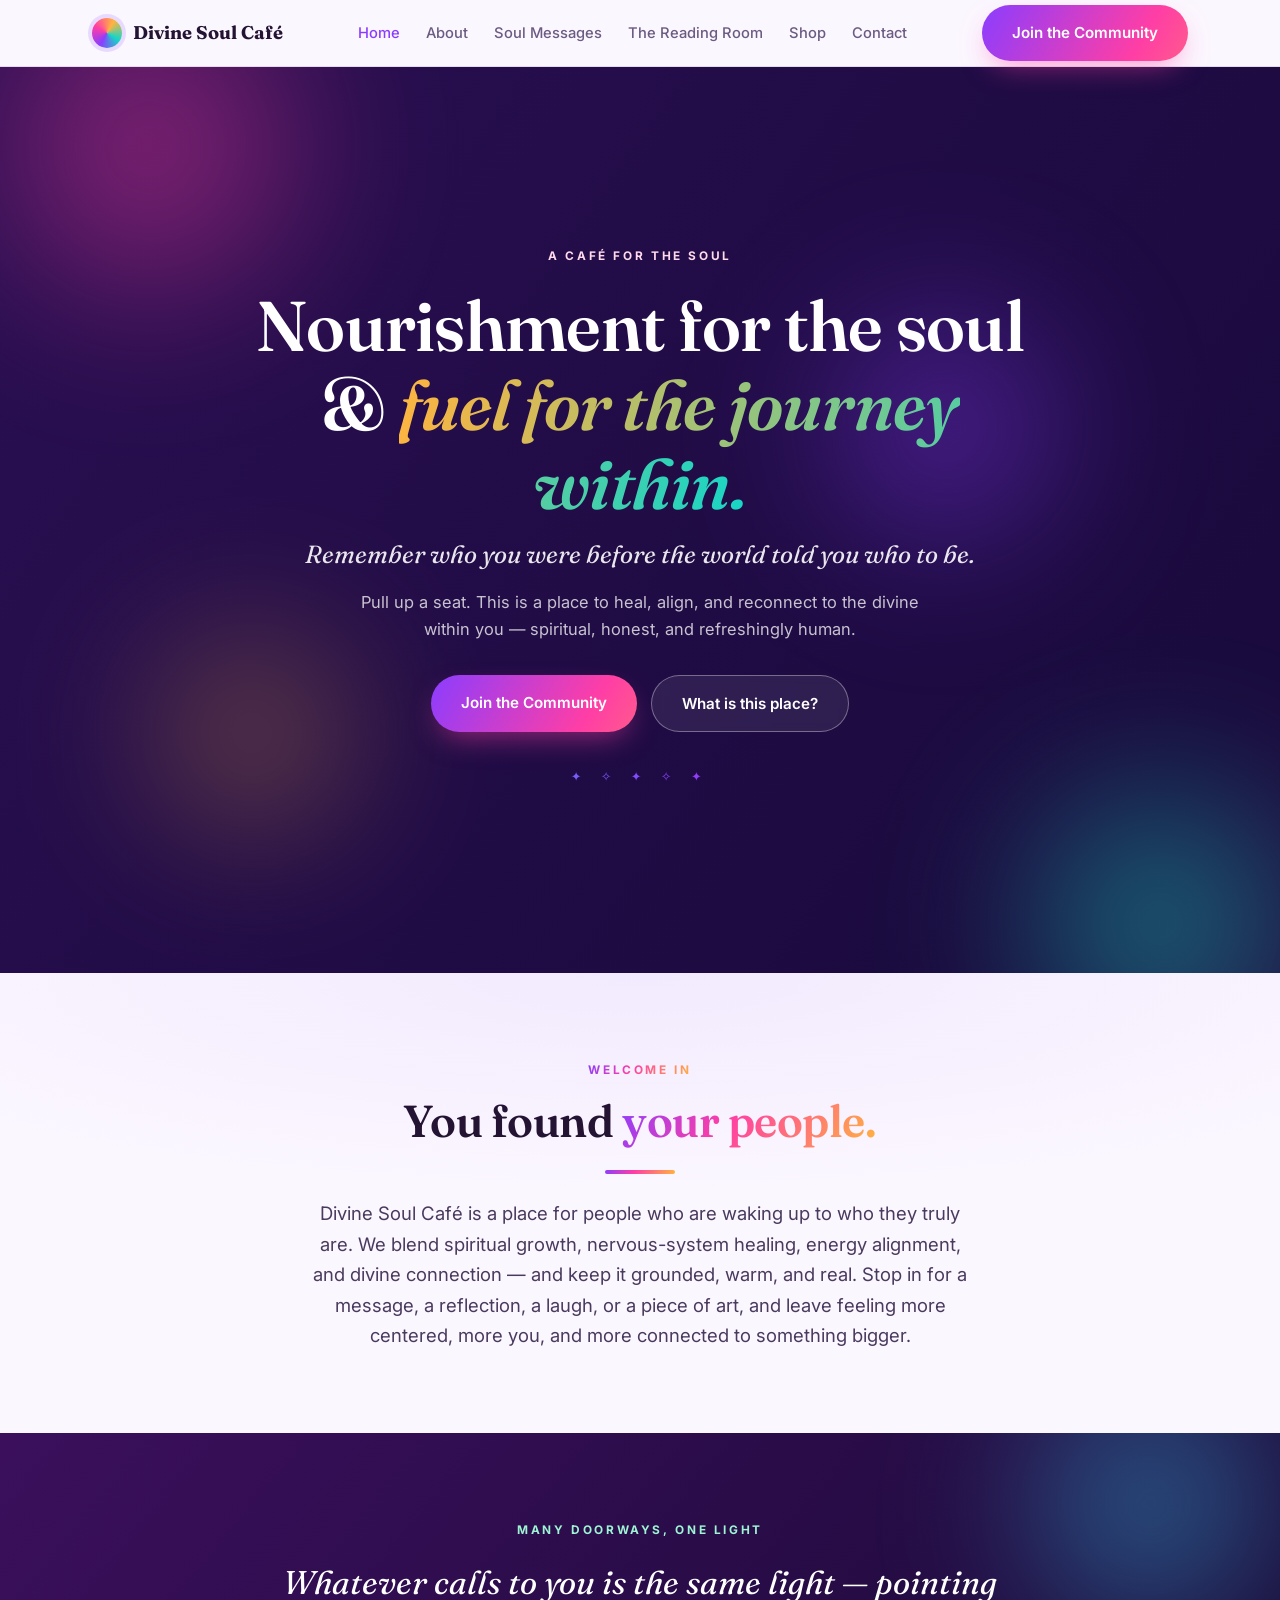
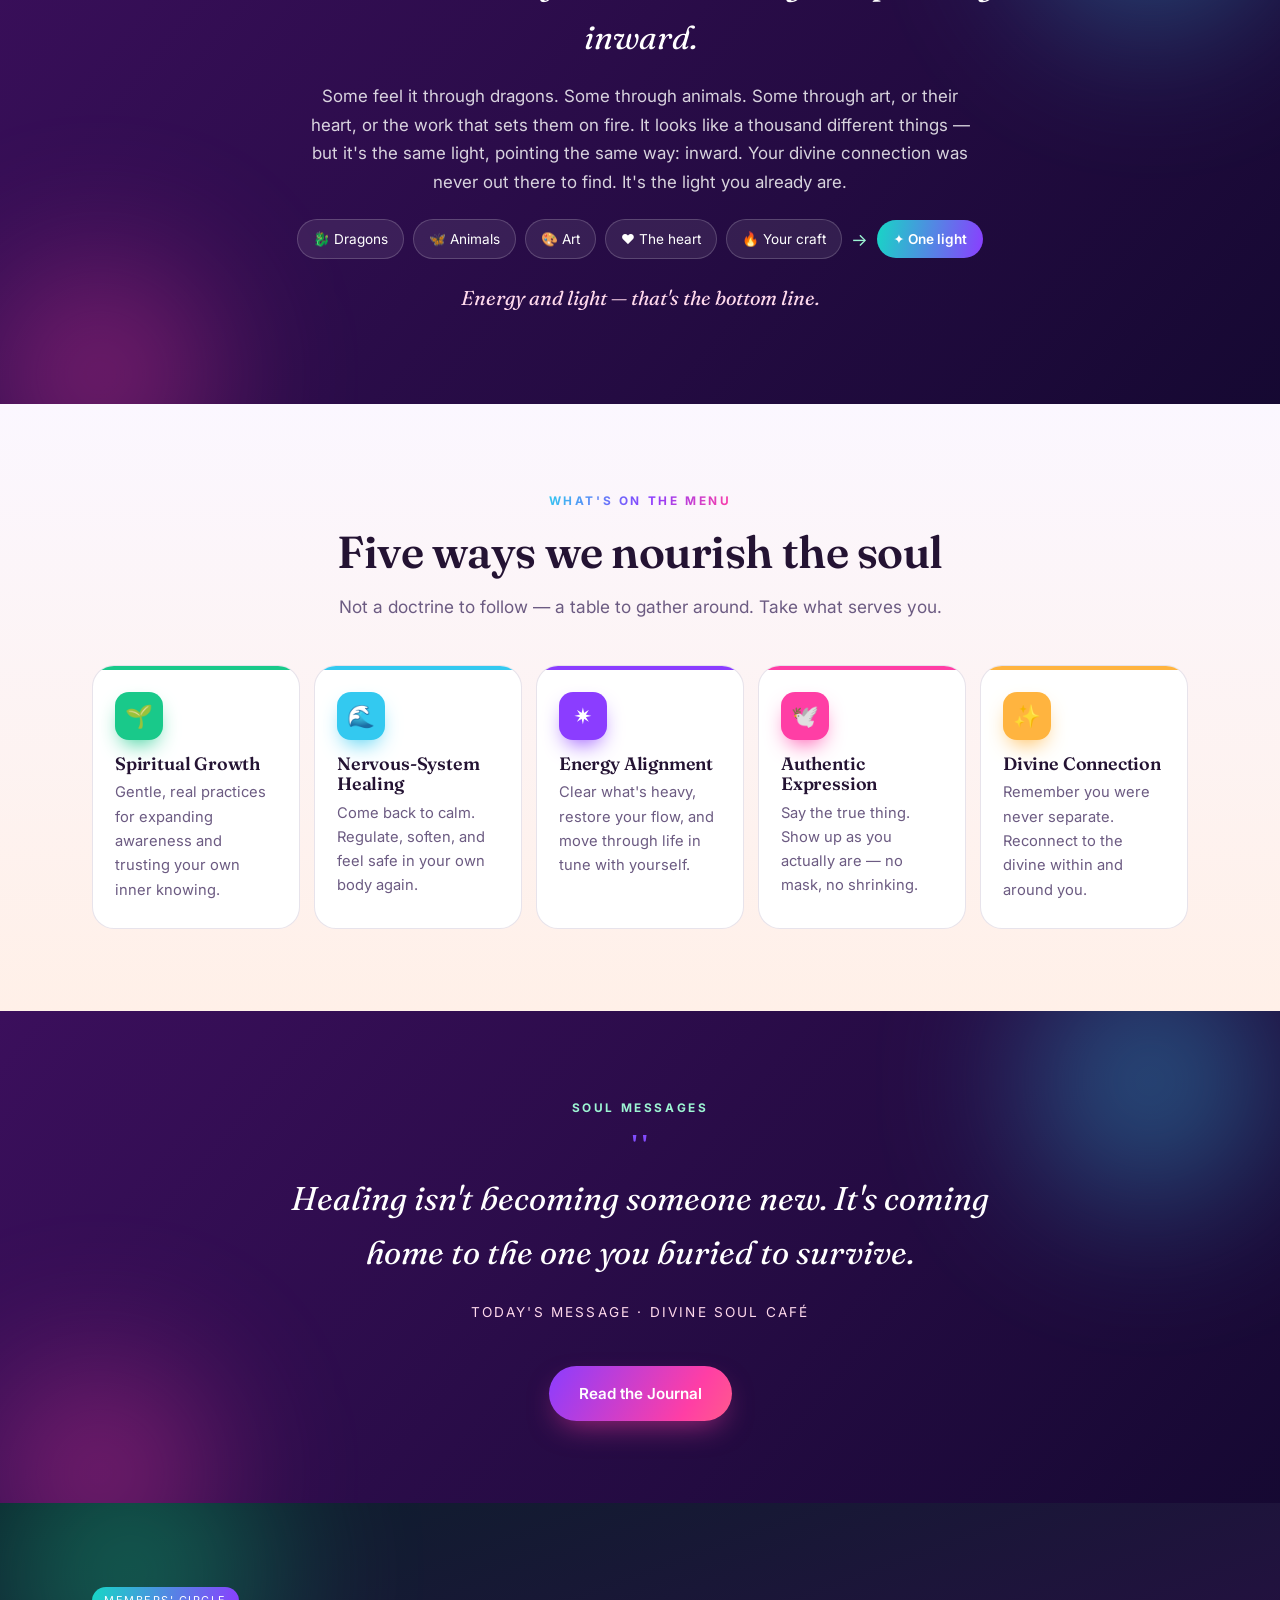
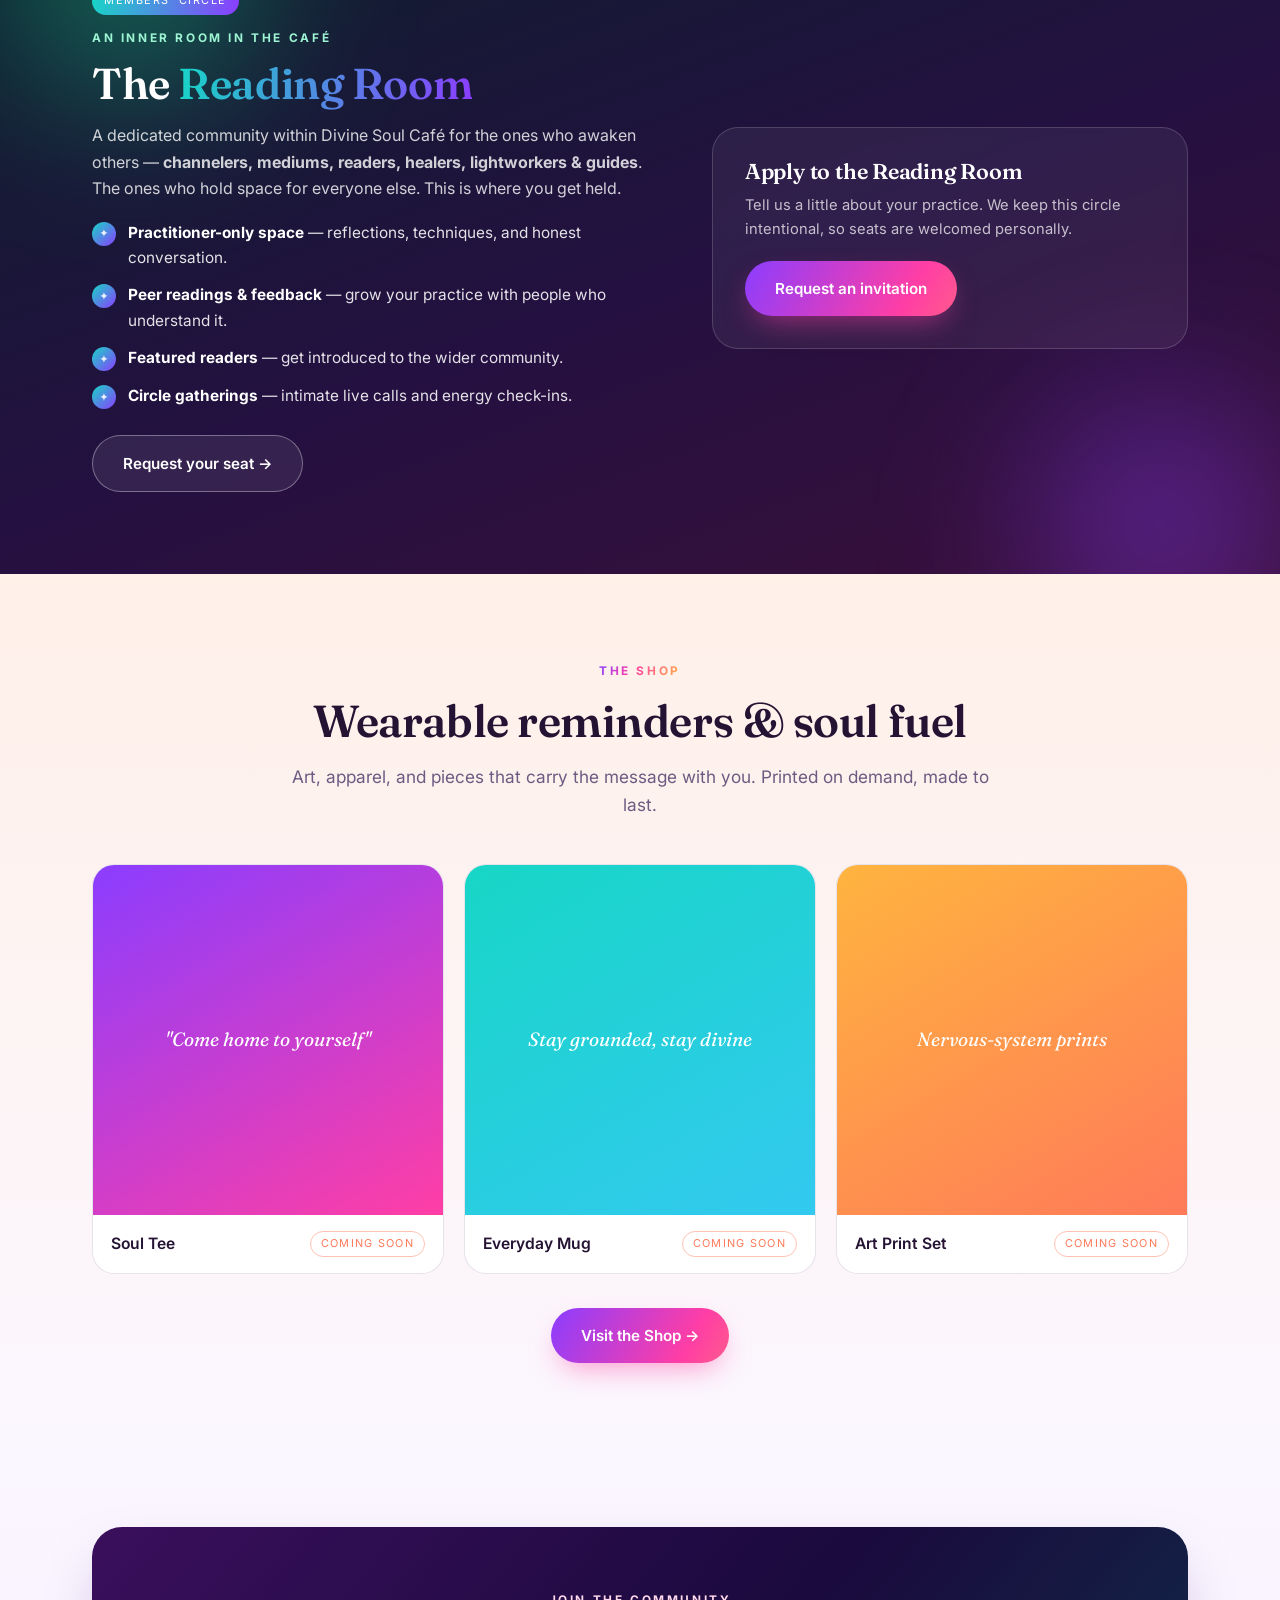
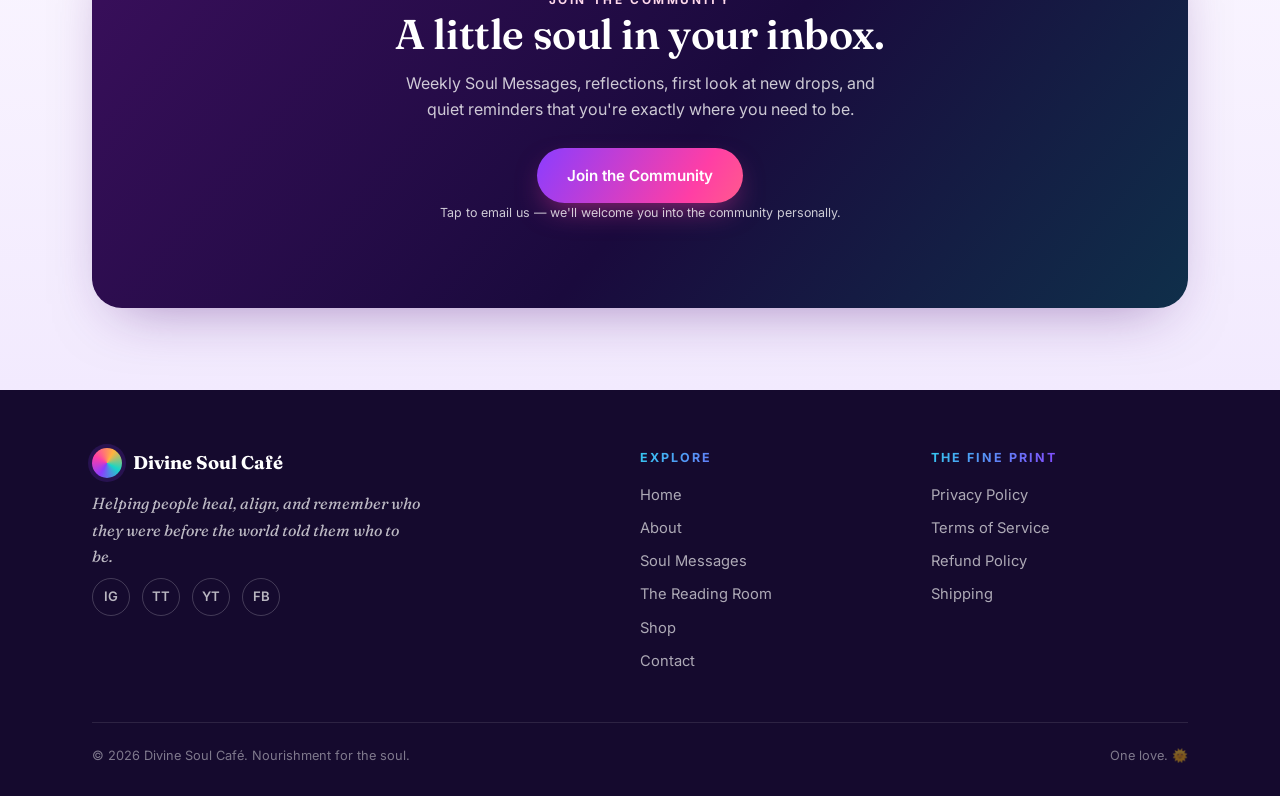
==== index.html @ 2830a49a "Add files via upload" ====
<!DOCTYPE html>
<html lang="en">
<head>
<meta charset="UTF-8" />
<meta name="viewport" content="width=device-width, initial-scale=1.0" />
<title>Divine Soul Café — Nourishment for the soul, fuel for the journey within</title>
<meta name="description" content="Divine Soul Café helps you heal, align, and remember who you were before the world told you who to be. A café for the soul — spiritual growth, nervous-system healing, energy alignment and divine connection, kept grounded and real." />
<link rel="preconnect" href="https://fonts.googleapis.com" />
<link rel="preconnect" href="https://fonts.gstatic.com" crossorigin />
<link href="https://fonts.googleapis.com/css2?family=Fraunces:ital,opsz,wght@0,9..144,400;0,9..144,500;0,9..144,600;0,9..144,700;1,9..144,400;1,9..144,500&family=Inter:wght@400;500;600;700&display=swap" rel="stylesheet" />
<style>
/* Divine Soul Café — shared design system */
:root{
  --violet:#8b3dff;--fuchsia:#ff3ea5;--teal:#17d6c6;--cyan:#33c9f0;--amber:#ffb43f;--coral:#ff7a59;--emerald:#19c98a;
  --void:#150a2e;--night:#211830;--ink:#241333;--muted:#6c5b82;
  --cream:#fbf7ff;--lav:#f2eafe;--mint:#e8fbf4;--peach:#fff0e8;
  --line:rgba(60,30,90,.12);--shadow:0 22px 60px -26px rgba(80,20,120,.5);--radius:22px;
  --aurora:linear-gradient(120deg,var(--violet),var(--fuchsia) 42%,var(--amber));
  --aurora-2:linear-gradient(120deg,var(--cyan),var(--violet) 55%,var(--fuchsia));
}
*{box-sizing:border-box;margin:0;padding:0}
html{scroll-behavior:smooth}
body{font-family:'Inter',system-ui,sans-serif;color:var(--ink);background:var(--cream);line-height:1.65;-webkit-font-smoothing:antialiased;overflow-x:hidden}
h1,h2,h3{font-family:'Fraunces',Georgia,serif;font-weight:600;line-height:1.12;letter-spacing:-.01em}
a{color:inherit;text-decoration:none}
img{max-width:100%;display:block}
.wrap{width:100%;max-width:1140px;margin:0 auto;padding:0 22px}
.eyebrow{font-size:.74rem;font-weight:700;letter-spacing:.22em;text-transform:uppercase}
.grad-text{background:var(--aurora);-webkit-background-clip:text;background-clip:text;color:transparent}
.grad-text-2{background:var(--aurora-2);-webkit-background-clip:text;background-clip:text;color:transparent}

.btn{display:inline-block;font-weight:600;font-size:.95rem;padding:15px 30px;border-radius:100px;cursor:pointer;border:none;transition:transform .2s ease, box-shadow .2s ease, filter .2s ease}
.btn-primary{background:var(--aurora);background-size:180% 180%;color:#fff;box-shadow:0 12px 30px -10px rgba(255,62,165,.6)}
.btn-primary:hover{transform:translateY(-2px);filter:brightness(1.07);box-shadow:0 18px 40px -12px rgba(255,62,165,.75)}
.btn-ghost{background:rgba(255,255,255,.08);color:#fff;border:1px solid rgba(255,255,255,.35);backdrop-filter:blur(4px)}
.btn-ghost:hover{background:rgba(255,255,255,.16)}

/* NAV */
header.nav{position:sticky;top:0;z-index:50;background:rgba(251,247,255,.82);backdrop-filter:blur(14px);border-bottom:1px solid var(--line)}
.nav-inner{display:flex;align-items:center;justify-content:space-between;height:66px}
.brand{display:flex;align-items:center;gap:11px;font-family:'Fraunces';font-size:1.15rem;font-weight:700}
.mark{width:30px;height:30px;border-radius:50%;background:conic-gradient(from 210deg,var(--violet),var(--fuchsia),var(--amber),var(--teal),var(--violet));box-shadow:0 0 0 4px rgba(139,61,255,.16);animation:spin 14s linear infinite}
@keyframes spin{to{transform:rotate(360deg)}}
.nav-links{display:none;gap:26px;font-size:.92rem;font-weight:500}
.nav-links a{color:var(--muted);transition:color .2s}
.nav-links a:hover,.nav-links a.active{color:var(--violet)}
.nav-cta{display:none}
@media(min-width:940px){.nav-links{display:flex}.nav-cta{display:inline-block}}

/* HERO */
.hero{position:relative;overflow:hidden;color:#fff;text-align:center;background:linear-gradient(125deg,#2a0f52,#1a0a3d 40%,#3d0f45 70%,#12082e);background-size:220% 220%;animation:auroraShift 20s ease infinite}
@keyframes auroraShift{0%{background-position:0% 50%}50%{background-position:100% 50%}100%{background-position:0% 50%}}
.orb{position:absolute;border-radius:50%;filter:blur(70px);opacity:.55;pointer-events:none;animation:float 16s ease-in-out infinite}
.orb.a{width:460px;height:460px;background:radial-gradient(circle,var(--fuchsia),transparent 65%);top:-150px;left:-80px}
.orb.b{width:420px;height:420px;background:radial-gradient(circle,var(--teal),transparent 65%);bottom:-160px;right:-90px;animation-delay:-4s}
.orb.c{width:360px;height:360px;background:radial-gradient(circle,var(--violet),transparent 65%);top:20%;right:12%;animation-delay:-8s}
.orb.d{width:300px;height:300px;background:radial-gradient(circle,var(--amber),transparent 68%);bottom:10%;left:8%;animation-delay:-11s;opacity:.4}
@keyframes float{0%,100%{transform:translateY(0) translateX(0)}50%{transform:translateY(-26px) translateX(14px)}}
.hero-inner{position:relative;z-index:2;padding:92px 22px 104px;max-width:840px;margin:0 auto}
.hero .eyebrow{color:#ffd9ec}
.hero h1{font-size:clamp(2.5rem,7vw,4.4rem);margin:20px 0 10px;color:#fff}
.hero h1 em{font-style:italic;background:linear-gradient(100deg,var(--amber),var(--teal));-webkit-background-clip:text;background-clip:text;color:transparent}
.hero-tag{font-family:'Fraunces';font-style:italic;font-size:clamp(1.15rem,3.2vw,1.55rem);color:rgba(255,255,255,.9);margin-bottom:14px}
.hero-sub{max-width:580px;margin:0 auto 32px;color:rgba(255,255,255,.75);font-size:1.03rem}
.hero-cta{display:flex;gap:14px;justify-content:center;flex-wrap:wrap}
.hero.short .hero-inner{padding:72px 22px 76px}
.stars{margin-top:34px;letter-spacing:.6em;font-size:.8rem;background:var(--aurora-2);-webkit-background-clip:text;background-clip:text;color:transparent}

section{padding:82px 0}
.center{text-align:center;max-width:720px;margin:0 auto}
.section-title{font-size:clamp(1.95rem,4.8vw,2.8rem);margin:14px 0 16px}
.lead{color:var(--muted);font-size:1.08rem}
.divider{width:70px;height:4px;background:var(--aurora);margin:24px auto;border-radius:4px}

.welcome{background:radial-gradient(120% 80% at 50% 0%,var(--lav),var(--cream) 60%)}
.welcome .lead{font-size:1.16rem;color:#4a3a5e}

.pillars{background:linear-gradient(180deg,var(--cream),var(--peach))}
.grid{display:grid;gap:18px;margin-top:44px;grid-template-columns:1fr}
@media(min-width:640px){.grid{grid-template-columns:1fr 1fr}}
@media(min-width:1000px){.pillar-grid{grid-template-columns:repeat(5,1fr);gap:14px}}
.card{background:#fff;border:1px solid var(--line);border-radius:var(--radius);padding:26px 22px;position:relative;overflow:hidden;transition:transform .25s ease, box-shadow .25s ease}
.card::before{content:"";position:absolute;inset:0 0 auto 0;height:4px;background:var(--c,var(--violet))}
.card:hover{transform:translateY(-6px);box-shadow:var(--shadow)}
.glyph{width:48px;height:48px;border-radius:14px;display:flex;align-items:center;justify-content:center;font-size:1.4rem;margin-bottom:14px;color:#fff;background:var(--c,var(--violet));box-shadow:0 10px 22px -8px var(--c,var(--violet))}
.card h3{font-size:1.12rem;margin-bottom:6px}
.card p{font-size:.92rem;color:var(--muted)}

/* cosmic band (soul message / manifesto) */
.message{position:relative;overflow:hidden;color:#fff;background:linear-gradient(130deg,#3b0f5c,#12082e 55%,#0f2f4a);background-size:200% 200%;animation:auroraShift 24s ease infinite}
.message .orb.a{background:radial-gradient(circle,var(--cyan),transparent 65%);width:380px;height:380px;top:-120px;right:-60px;left:auto}
.message .orb.b{background:radial-gradient(circle,var(--fuchsia),transparent 65%);width:340px;height:340px;bottom:-140px;left:-70px;right:auto}
.card-quote{position:relative;z-index:2;max-width:780px;margin:0 auto;text-align:center;padding:8px 0}
.quote-mark{font-family:'Fraunces';font-size:4rem;line-height:.4;display:block;margin-bottom:10px;background:var(--aurora-2);-webkit-background-clip:text;background-clip:text;color:transparent}
.quote-text{font-family:'Fraunces';font-style:italic;font-size:clamp(1.45rem,3.6vw,2.05rem);color:#fff;margin-bottom:22px}
.quote-by{font-size:.85rem;letter-spacing:.16em;text-transform:uppercase;color:#ffd9ec}
.message .btn{margin-top:34px;position:relative;z-index:2}
.message .center{position:relative;z-index:2}
.chips{display:flex;flex-wrap:wrap;gap:9px;justify-content:center;align-items:center;margin:22px 0}
.chips .c{background:rgba(255,255,255,.08);border:1px solid rgba(255,255,255,.18);border-radius:100px;padding:8px 15px;font-size:.85rem}
.chips .one{background:linear-gradient(100deg,var(--teal),var(--violet));border-radius:100px;padding:8px 16px;font-size:.85rem;font-weight:600}

/* reading room */
.room{position:relative;overflow:hidden;color:#fff;background:linear-gradient(160deg,#0c1f2b,#241041 55%,#3a0f38)}
.room .orb.a{background:radial-gradient(circle,var(--emerald),transparent 66%);width:420px;height:420px;top:-140px;left:-80px}
.room .orb.b{background:radial-gradient(circle,var(--violet),transparent 66%);width:400px;height:400px;bottom:-150px;right:-80px;left:auto}
.room-inner{position:relative;z-index:2;display:grid;gap:38px;align-items:center;grid-template-columns:1fr}
@media(min-width:900px){.room-inner{grid-template-columns:1.1fr .9fr}}
.room .eyebrow{color:#9df5d3}
.room h2{font-size:clamp(1.9rem,4.6vw,2.7rem);color:#fff;margin:12px 0 14px}
.room h2 span{background:linear-gradient(100deg,var(--teal),var(--violet));-webkit-background-clip:text;background-clip:text;color:transparent}
.room p{color:rgba(255,255,255,.8);margin-bottom:14px}
.room ul{list-style:none;margin:18px 0 26px;display:grid;gap:12px}
.room li{display:flex;gap:12px;align-items:flex-start;font-size:.96rem;color:rgba(255,255,255,.88)}
.room li b{color:#fff}
.tick{flex:none;width:24px;height:24px;border-radius:50%;background:linear-gradient(135deg,var(--teal),var(--violet));display:flex;align-items:center;justify-content:center;font-size:.7rem;margin-top:2px}
.panel{background:rgba(255,255,255,.06);border:1px solid rgba(255,255,255,.16);border-radius:26px;padding:32px;backdrop-filter:blur(6px)}
.panel h3{font-size:1.35rem;margin-bottom:8px;color:#fff}
.panel p{font-size:.92rem;color:rgba(255,255,255,.72);margin-bottom:20px}
.panel form{display:grid;gap:12px}
.panel input,.panel textarea{padding:14px 18px;border-radius:14px;border:1px solid rgba(255,255,255,.2);background:rgba(255,255,255,.08);color:#fff;font-size:.94rem;font-family:inherit}
.panel input::placeholder,.panel textarea::placeholder{color:rgba(255,255,255,.55)}
.panel input:focus,.panel textarea:focus{outline:none;border-color:var(--teal)}
.badge{display:inline-block;font-size:.68rem;letter-spacing:.14em;text-transform:uppercase;padding:5px 12px;border-radius:100px;background:linear-gradient(100deg,var(--teal),var(--violet));color:#fff;margin-bottom:6px}

/* shop / products */
.shop{background:linear-gradient(180deg,var(--peach),var(--cream))}
.shop-grid{display:grid;gap:20px;margin-top:44px;grid-template-columns:1fr}
@media(min-width:720px){.shop-grid{grid-template-columns:repeat(3,1fr)}}
.product{border-radius:var(--radius);overflow:hidden;border:1px solid var(--line);background:#fff;transition:transform .25s ease, box-shadow .25s ease}
.product:hover{transform:translateY(-6px);box-shadow:var(--shadow)}
.product .thumb{aspect-ratio:1/1;display:flex;align-items:center;justify-content:center;text-align:center;padding:22px;font-family:'Fraunces';font-style:italic;font-size:1.2rem;color:#fff}
.product:nth-child(3n+1) .thumb{background:linear-gradient(150deg,var(--violet),var(--fuchsia))}
.product:nth-child(3n+2) .thumb{background:linear-gradient(150deg,var(--teal),var(--cyan))}
.product:nth-child(3n) .thumb{background:linear-gradient(150deg,var(--amber),var(--coral))}
.product .meta{padding:16px 18px;display:flex;justify-content:space-between;align-items:center}
.product .meta b{font-weight:600;font-size:.98rem}
.tag-soon{display:inline-block;font-size:.68rem;letter-spacing:.12em;text-transform:uppercase;color:var(--coral);border:1px solid rgba(255,122,89,.45);border-radius:100px;padding:3px 10px}

/* join / email capture */
.join{background:linear-gradient(180deg,var(--cream),var(--lav))}
.join-card{position:relative;overflow:hidden;color:#fff;border-radius:30px;padding:58px 30px;text-align:center;box-shadow:var(--shadow);background:linear-gradient(130deg,#3a0f5c,#1a0a3d 55%,#0f2f4a)}
.join-card .orb.a{background:radial-gradient(circle,var(--fuchsia),transparent 65%);width:360px;height:360px;top:-160px;left:50%;transform:translateX(-50%)}
.join-card>*{position:relative;z-index:2}
.join-card h2{font-size:clamp(1.85rem,4.4vw,2.6rem);color:#fff;margin-bottom:12px}
.join-card p{color:rgba(255,255,255,.78);max-width:490px;margin:0 auto 26px}
form.signup{display:flex;gap:10px;max-width:450px;margin:0 auto;flex-wrap:wrap;justify-content:center}
form.signup input{flex:1;min-width:220px;padding:15px 20px;border-radius:100px;border:1px solid rgba(255,255,255,.22);background:rgba(255,255,255,.1);color:#fff;font-size:.95rem}
form.signup input::placeholder{color:rgba(255,255,255,.6)}
form.signup input:focus{outline:none;border-color:var(--teal)}
.fineprint{font-size:.78rem;color:rgba(255,255,255,.55);margin-top:16px}

/* prose (about) */
.prose-sec{background:radial-gradient(120% 80% at 50% 0%,var(--lav),var(--cream) 60%)}
.prose{max-width:720px;margin:0 auto}
.prose .eyebrow{display:block;text-align:center;margin-bottom:10px}
.prose h2{font-size:clamp(1.8rem,4.4vw,2.5rem);text-align:center;margin-bottom:8px}
.prose h3{font-size:1.25rem;margin:30px 0 8px;color:var(--violet)}
.prose p{color:#3f3152;font-size:1.06rem;margin-bottom:14px}
.prose p.big{font-size:1.16rem;color:#2a1f3a}

/* journal / soul messages list */
.journal{background:linear-gradient(180deg,var(--cream),var(--lav))}
.posts{display:grid;gap:18px;margin-top:44px;grid-template-columns:1fr}
@media(min-width:760px){.posts{grid-template-columns:1fr 1fr}}
.post-card{background:#fff;border:1px solid var(--line);border-radius:var(--radius);padding:26px 24px;position:relative;overflow:hidden;transition:transform .25s ease, box-shadow .25s ease}
.post-card::before{content:"";position:absolute;inset:0 0 auto 0;height:4px;background:var(--aurora)}
.post-card:hover{transform:translateY(-5px);box-shadow:var(--shadow)}
.post-card .date{font-size:.72rem;letter-spacing:.14em;text-transform:uppercase;color:var(--fuchsia);font-weight:700}
.post-card h3{font-size:1.28rem;margin:8px 0 10px}
.post-card p{color:#4a3f58;font-size:1rem}
.post-card .sig{margin-top:14px;font-family:'Fraunces';font-style:italic;color:var(--muted);font-size:.9rem}

/* contact */
.contact-sec{background:radial-gradient(120% 80% at 50% 0%,var(--lav),var(--cream) 60%)}
.contact-grid{display:grid;gap:24px;grid-template-columns:1fr;max-width:900px;margin:40px auto 0}
@media(min-width:820px){.contact-grid{grid-template-columns:1.1fr .9fr}}
.form-card{background:#fff;border:1px solid var(--line);border-radius:var(--radius);padding:30px;box-shadow:var(--shadow)}
.form-card label{display:block;font-size:.82rem;font-weight:600;color:var(--ink);margin:14px 0 6px}
.form-card input,.form-card textarea{width:100%;padding:13px 16px;border-radius:12px;border:1px solid var(--line);background:#fbf9ff;font-size:.95rem;font-family:inherit;color:var(--ink)}
.form-card input:focus,.form-card textarea:focus{outline:none;border-color:var(--violet)}
.form-card .btn{margin-top:18px;width:100%}
.contact-side p{color:var(--muted);margin-bottom:16px}
.social-row{display:flex;gap:12px;flex-wrap:wrap;margin-top:8px}
.social-row a{width:44px;height:44px;border-radius:12px;display:flex;align-items:center;justify-content:center;font-weight:700;font-size:.9rem;color:#fff;background:var(--aurora);transition:transform .2s}
.social-row a:hover{transform:translateY(-3px)}

/* footer */
footer{background:var(--void);color:rgba(255,255,255,.7);padding:58px 0 30px}
.foot-grid{display:grid;gap:34px;grid-template-columns:1fr}
@media(min-width:720px){.foot-grid{grid-template-columns:2fr 1fr 1fr}}
footer .brand{color:#fff;margin-bottom:12px}
footer p.mission{font-family:'Fraunces';font-style:italic;color:rgba(255,255,255,.72);max-width:330px;font-size:1rem}
.foot-col h4{font-size:.78rem;letter-spacing:.16em;text-transform:uppercase;margin-bottom:14px;font-weight:700;background:var(--aurora-2);-webkit-background-clip:text;background-clip:text;color:transparent}
.foot-col a{display:block;color:rgba(255,255,255,.65);font-size:.92rem;margin-bottom:9px;transition:color .2s}
.foot-col a:hover{color:#fff}
.socials{display:flex;gap:12px;margin-top:8px}
.socials a{width:38px;height:38px;border-radius:50%;border:1px solid rgba(255,255,255,.2);display:flex;align-items:center;justify-content:center;font-size:.82rem;font-weight:600;transition:.2s}
.socials a:hover{background:var(--aurora);border-color:transparent;transform:translateY(-2px)}
.foot-bottom{border-top:1px solid rgba(255,255,255,.1);margin-top:40px;padding-top:22px;display:flex;flex-wrap:wrap;gap:12px;justify-content:space-between;font-size:.8rem;color:rgba(255,255,255,.45)}

.reveal{opacity:0;transform:translateY(26px);transition:opacity .7s ease, transform .7s ease}
.reveal.in{opacity:1;transform:none}
@media(prefers-reduced-motion:reduce){*{animation:none!important}.reveal{opacity:1;transform:none}}

</style>
</head>
<body>

<header class="nav">
  <div class="wrap nav-inner">
    <a class="brand" href="index.html"><span class="mark"></span> Divine Soul Café</a>
    <nav class="nav-links">
      <a href="index.html" class="active">Home</a>
      <a href="about.html">About</a>
      <a href="soul-messages.html">Soul Messages</a>
      <a href="index.html#room">The Reading Room</a>
      <a href="shop.html">Shop</a>
      <a href="contact.html">Contact</a>
    </nav>
    <a class="btn btn-primary nav-cta" href="#join">Join the Community</a>
  </div>
</header>

<section class="hero" id="top">
  <span class="orb a"></span><span class="orb b"></span><span class="orb c"></span><span class="orb d"></span>
  <div class="hero-inner">
    <span class="eyebrow">A Café for the Soul</span>
    <h1>Nourishment for the soul &amp; <em>fuel for the journey within.</em></h1>
    <p class="hero-tag">Remember who you were before the world told you who to be.</p>
    <p class="hero-sub">Pull up a seat. This is a place to heal, align, and reconnect to the divine within you — spiritual, honest, and refreshingly human.</p>
    <div class="hero-cta">
      <a class="btn btn-primary" href="#join">Join the Community</a>
      <a class="btn btn-ghost" href="about.html">What is this place?</a>
    </div>
    <div class="stars">✦ ✧ ✦ ✧ ✦</div>
  </div>
</section>

<section class="welcome" id="welcome">
  <div class="wrap center reveal">
    <span class="eyebrow grad-text">Welcome in</span>
    <h2 class="section-title">You found <span class="grad-text">your people.</span></h2>
    <div class="divider"></div>
    <p class="lead">Divine Soul Café is a place for people who are waking up to who they truly are. We blend spiritual growth, nervous-system healing, energy alignment, and divine connection — and keep it grounded, warm, and real. Stop in for a message, a reflection, a laugh, or a piece of art, and leave feeling more centered, more you, and more connected to something bigger.</p>
  </div>
</section>

<section class="message" id="northstar">
  <span class="orb a"></span><span class="orb b"></span>
  <div class="wrap reveal">
    <div class="center" style="margin-bottom:6px"><span class="eyebrow" style="color:#9df5d3">Many doorways, one light</span></div>
    <div class="card-quote">
      <p class="quote-text" style="margin-bottom:18px">Whatever calls to you is the same light — pointing inward.</p>
      <p style="color:rgba(255,255,255,.82);max-width:660px;margin:0 auto 8px;font-size:1.06rem;line-height:1.7">
        Some feel it through dragons. Some through animals. Some through art, or their heart, or the work that sets them on fire. It looks like a thousand different things — but it's the same light, pointing the same way: inward. Your divine connection was never out there to find. It's the light you already are.
      </p>
      <div class="chips">
        <span class="c">🐉 Dragons</span><span class="c">🦋 Animals</span><span class="c">🎨 Art</span><span class="c">❤️ The heart</span><span class="c">🔥 Your craft</span>
        <span style="font-size:1.1rem;color:#9df5d3">→</span><span class="one">✦ One light</span>
      </div>
      <p style="font-family:'Fraunces';font-style:italic;font-size:1.25rem;color:#ffd9ec">Energy and light — that's the bottom line.</p>
    </div>
  </div>
</section>

<section class="pillars" id="about">
  <div class="wrap">
    <div class="center reveal">
      <span class="eyebrow grad-text-2">What's on the menu</span>
      <h2 class="section-title">Five ways we nourish the soul</h2>
      <p class="lead">Not a doctrine to follow — a table to gather around. Take what serves you.</p>
    </div>
    <div class="grid pillar-grid">
      <div class="card reveal" style="--c:var(--emerald)"><div class="glyph">🌱</div><h3>Spiritual Growth</h3><p>Gentle, real practices for expanding awareness and trusting your own inner knowing.</p></div>
      <div class="card reveal" style="--c:var(--cyan)"><div class="glyph">🌊</div><h3>Nervous-System Healing</h3><p>Come back to calm. Regulate, soften, and feel safe in your own body again.</p></div>
      <div class="card reveal" style="--c:var(--violet)"><div class="glyph">✷</div><h3>Energy Alignment</h3><p>Clear what's heavy, restore your flow, and move through life in tune with yourself.</p></div>
      <div class="card reveal" style="--c:var(--fuchsia)"><div class="glyph">🕊️</div><h3>Authentic Expression</h3><p>Say the true thing. Show up as you actually are — no mask, no shrinking.</p></div>
      <div class="card reveal" style="--c:var(--amber)"><div class="glyph">✨</div><h3>Divine Connection</h3><p>Remember you were never separate. Reconnect to the divine within and around you.</p></div>
    </div>
  </div>
</section>

<section class="message">
  <span class="orb a"></span><span class="orb b"></span>
  <div class="wrap reveal">
    <div class="center" style="margin-bottom:8px"><span class="eyebrow" style="color:#9df5d3">Soul Messages</span></div>
    <div class="card-quote">
      <span class="quote-mark">"</span>
      <p class="quote-text">Healing isn't becoming someone new. It's coming home to the one you buried to survive.</p>
      <p class="quote-by">Today's message · Divine Soul Café</p>
    </div>
    <div class="center"><a class="btn btn-primary" href="soul-messages.html">Read the Journal</a></div>
  </div>
</section>

<section class="room" id="room">
  <span class="orb a"></span><span class="orb b"></span>
  <div class="wrap room-inner reveal">
    <div>
      <span class="badge">Members' Circle</span>
      <div class="eyebrow" style="color:#9df5d3;margin-top:8px">An inner room in the café</div>
      <h2>The <span>Reading Room</span></h2>
      <p>A dedicated community within Divine Soul Café for the ones who awaken others — <b>channelers, mediums, readers, healers, lightworkers &amp; guides</b>. The ones who hold space for everyone else. This is where you get held.</p>
      <ul>
        <li><span class="tick">✦</span><span><b>Practitioner-only space</b> — reflections, techniques, and honest conversation.</span></li>
        <li><span class="tick">✦</span><span><b>Peer readings &amp; feedback</b> — grow your practice with people who understand it.</span></li>
        <li><span class="tick">✦</span><span><b>Featured readers</b> — get introduced to the wider community.</span></li>
        <li><span class="tick">✦</span><span><b>Circle gatherings</b> — intimate live calls and energy check-ins.</span></li>
      </ul>
      <a class="btn btn-ghost" href="#room-form">Request your seat →</a>
    </div>
    <div class="panel" id="room-form">
      <h3>Apply to the Reading Room</h3>
      <p>Tell us a little about your practice. We keep this circle intentional, so seats are welcomed personally.</p>
      <a class="btn btn-primary" href="mailto:brett@ruffwood.ai?subject=Reading%20Room%20Application&amp;body=Name%3A%20%0AYour%20gift%20(medium%2C%20channeler%2C%20reader...)%3A%20%0AA%20little%20about%20your%20practice%3A%20">Request an invitation</a>
    </div>
  </div>
</section>

<section class="shop" id="shop">
  <div class="wrap">
    <div class="center reveal">
      <span class="eyebrow grad-text">The Shop</span>
      <h2 class="section-title">Wearable reminders &amp; soul fuel</h2>
      <p class="lead">Art, apparel, and pieces that carry the message with you. Printed on demand, made to last.</p>
    </div>
    <div class="shop-grid">
      <div class="product reveal"><div class="thumb">"Come home to yourself"</div><div class="meta"><b>Soul Tee</b><span class="tag-soon">Coming soon</span></div></div>
      <div class="product reveal"><div class="thumb">Stay grounded, stay divine</div><div class="meta"><b>Everyday Mug</b><span class="tag-soon">Coming soon</span></div></div>
      <div class="product reveal"><div class="thumb">Nervous-system prints</div><div class="meta"><b>Art Print Set</b><span class="tag-soon">Coming soon</span></div></div>
    </div>
    <div class="center" style="margin-top:34px"><a class="btn btn-primary" href="shop.html">Visit the Shop →</a></div>
  </div>
</section>

<section class="join" id="join">
  <div class="wrap reveal">
    <div class="join-card">
      <span class="orb a"></span>
      <span class="eyebrow" style="color:#ffd9ec">Join the Community</span>
      <h2>A little soul in your inbox.</h2>
      <p>Weekly Soul Messages, reflections, first look at new drops, and quiet reminders that you're exactly where you need to be.</p>
      <a class="btn btn-primary" href="mailto:brett@ruffwood.ai?subject=Join%20the%20Divine%20Soul%20Caf%C3%A9%20Community">Join the Community</a>
      <p class="fineprint">Tap to email us — we'll welcome you into the community personally.</p>
    </div>
  </div>
</section>

<footer>
  <div class="wrap">
    <div class="foot-grid">
      <div>
        <div class="brand"><span class="mark"></span> Divine Soul Café</div>
        <p class="mission">Helping people heal, align, and remember who they were before the world told them who to be.</p>
        <div class="socials">
          <a href="#" aria-label="Instagram">IG</a><a href="#" aria-label="TikTok">TT</a><a href="#" aria-label="YouTube">YT</a><a href="#" aria-label="Facebook">FB</a>
        </div>
      </div>
      <div class="foot-col">
        <h4>Explore</h4>
        <a href="index.html">Home</a><a href="about.html">About</a><a href="soul-messages.html">Soul Messages</a><a href="index.html#room">The Reading Room</a><a href="shop.html">Shop</a><a href="contact.html">Contact</a>
      </div>
      <div class="foot-col">
        <h4>The Fine Print</h4>
        <a href="#">Privacy Policy</a><a href="#">Terms of Service</a><a href="#">Refund Policy</a><a href="#">Shipping</a>
      </div>
    </div>
    <div class="foot-bottom">
      <span>© 2026 Divine Soul Café. Nourishment for the soul.</span>
      <span>One love. 🌞</span>
    </div>
  </div>
</footer>

<script>
const io=new IntersectionObserver((es)=>{es.forEach(e=>{if(e.isIntersecting){e.target.classList.add('in');io.unobserve(e.target)}})},{threshold:.12});
document.querySelectorAll('.reveal').forEach(el=>io.observe(el));
</script>
</body>
</html>
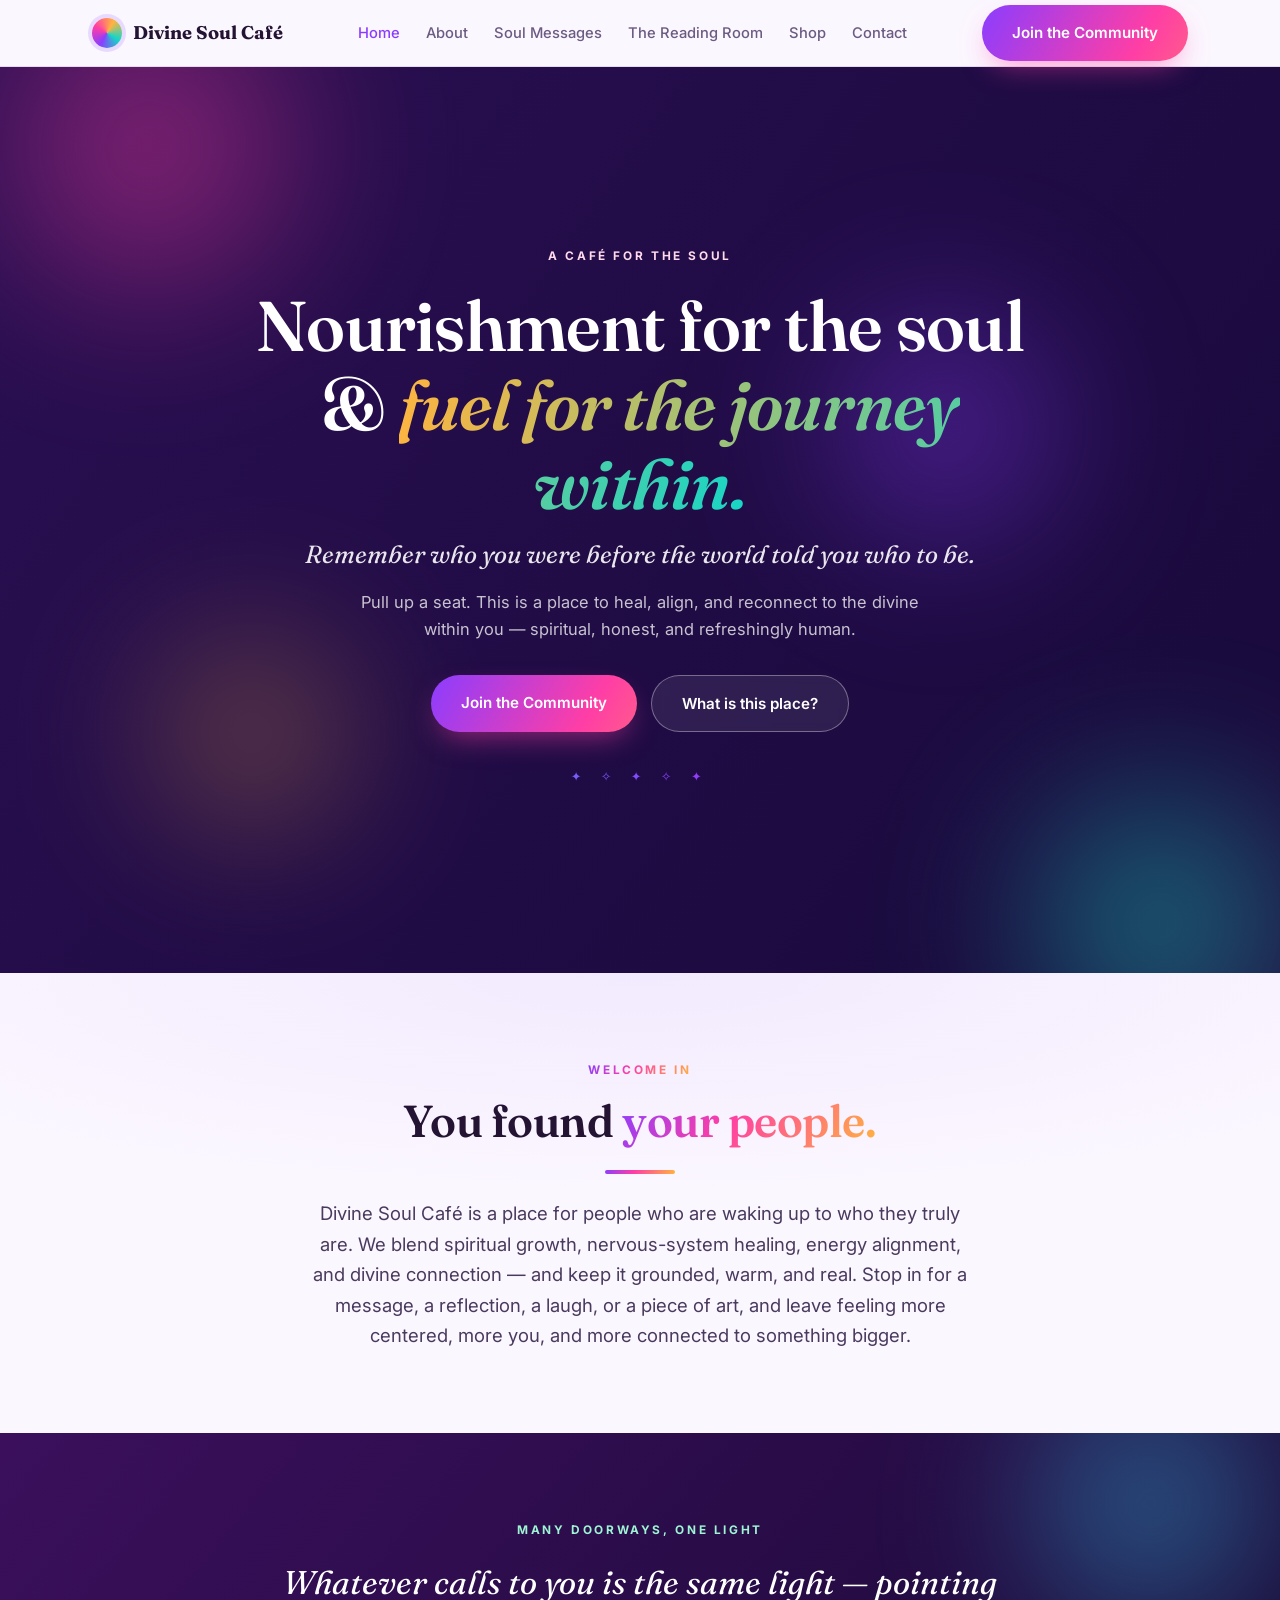
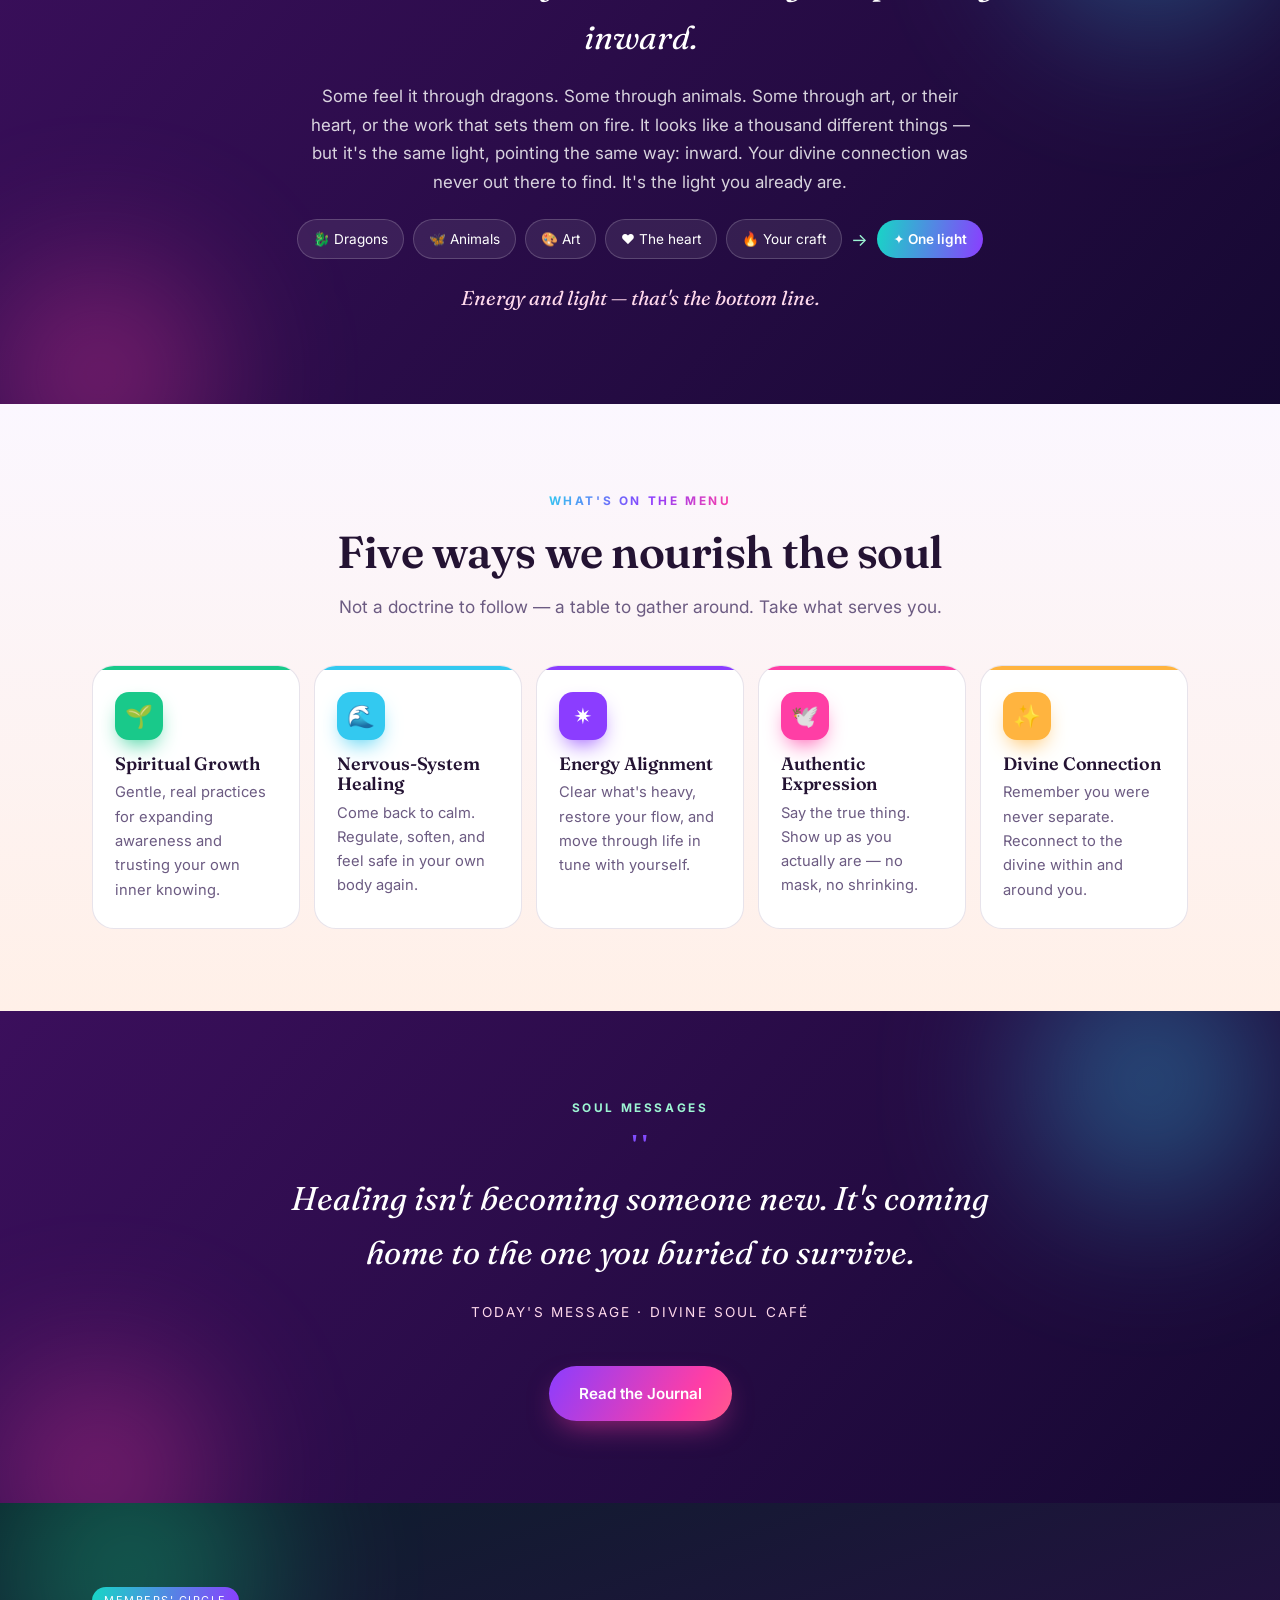
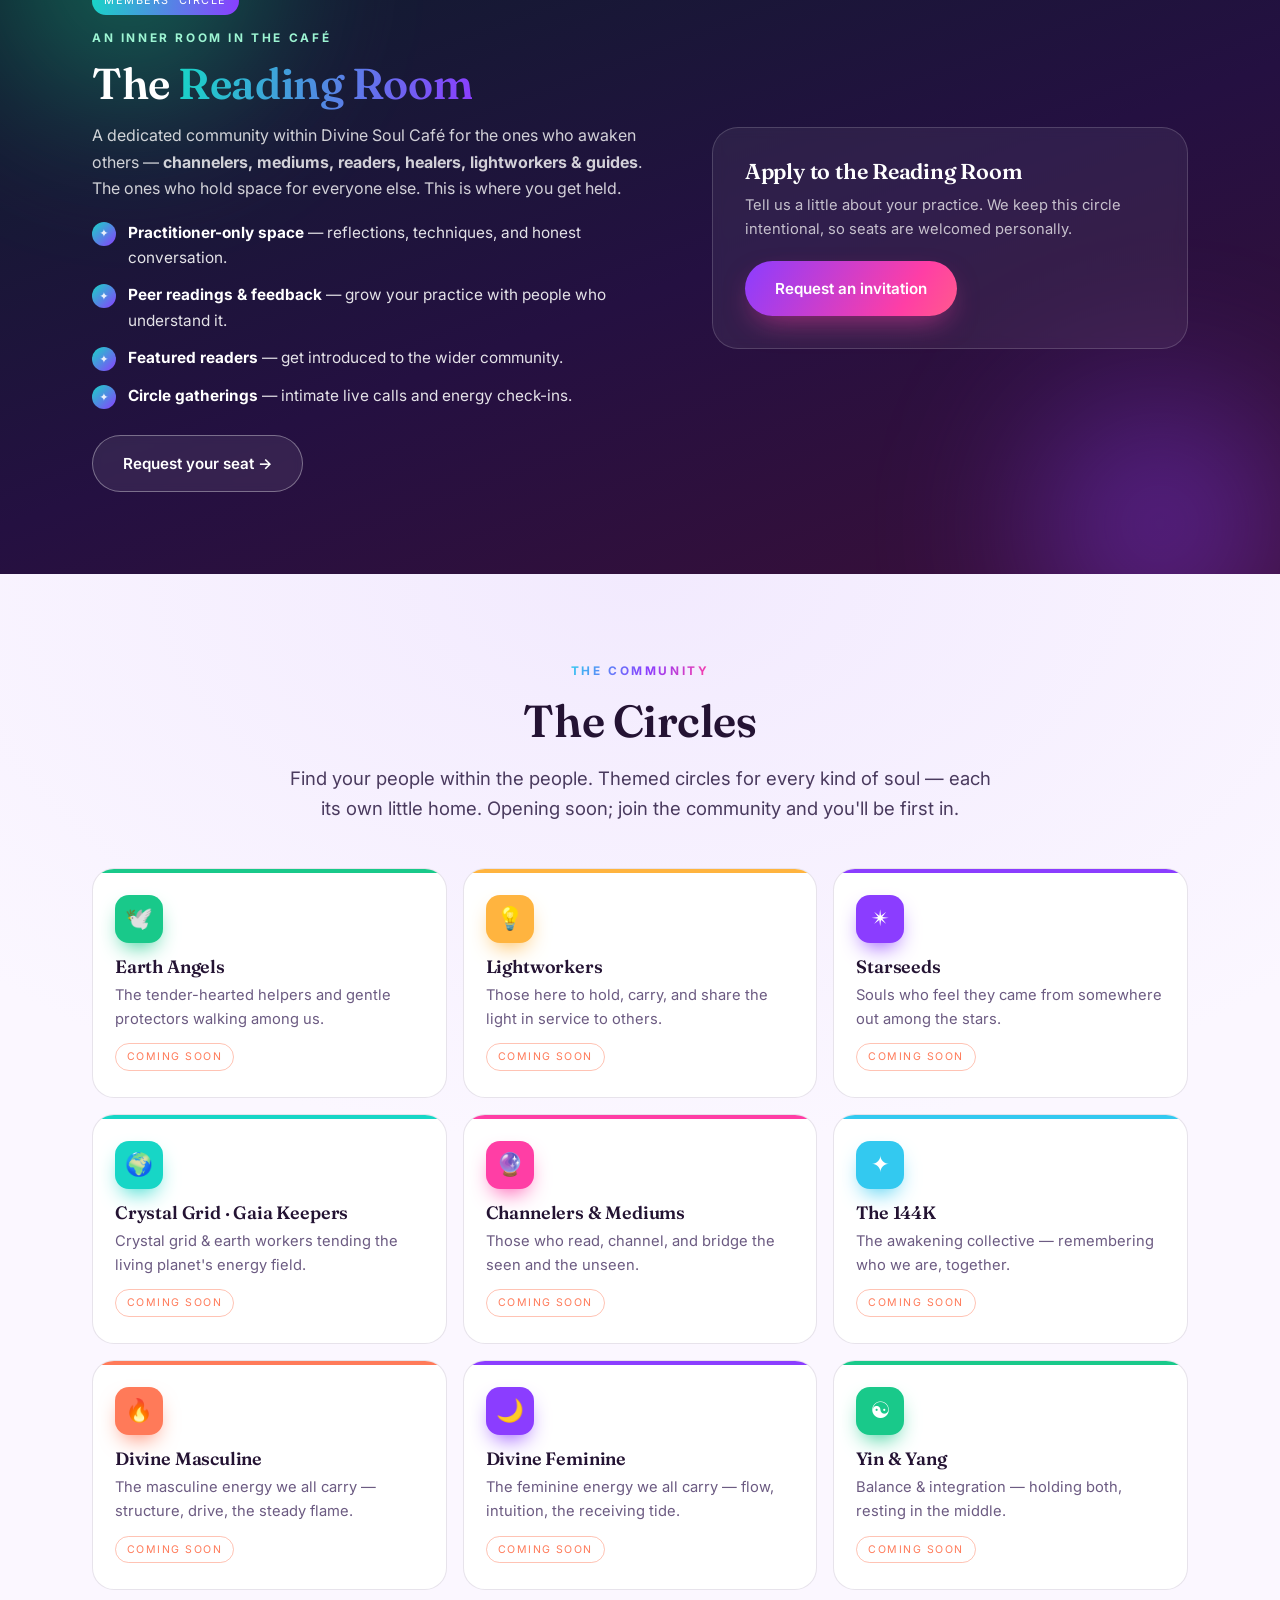
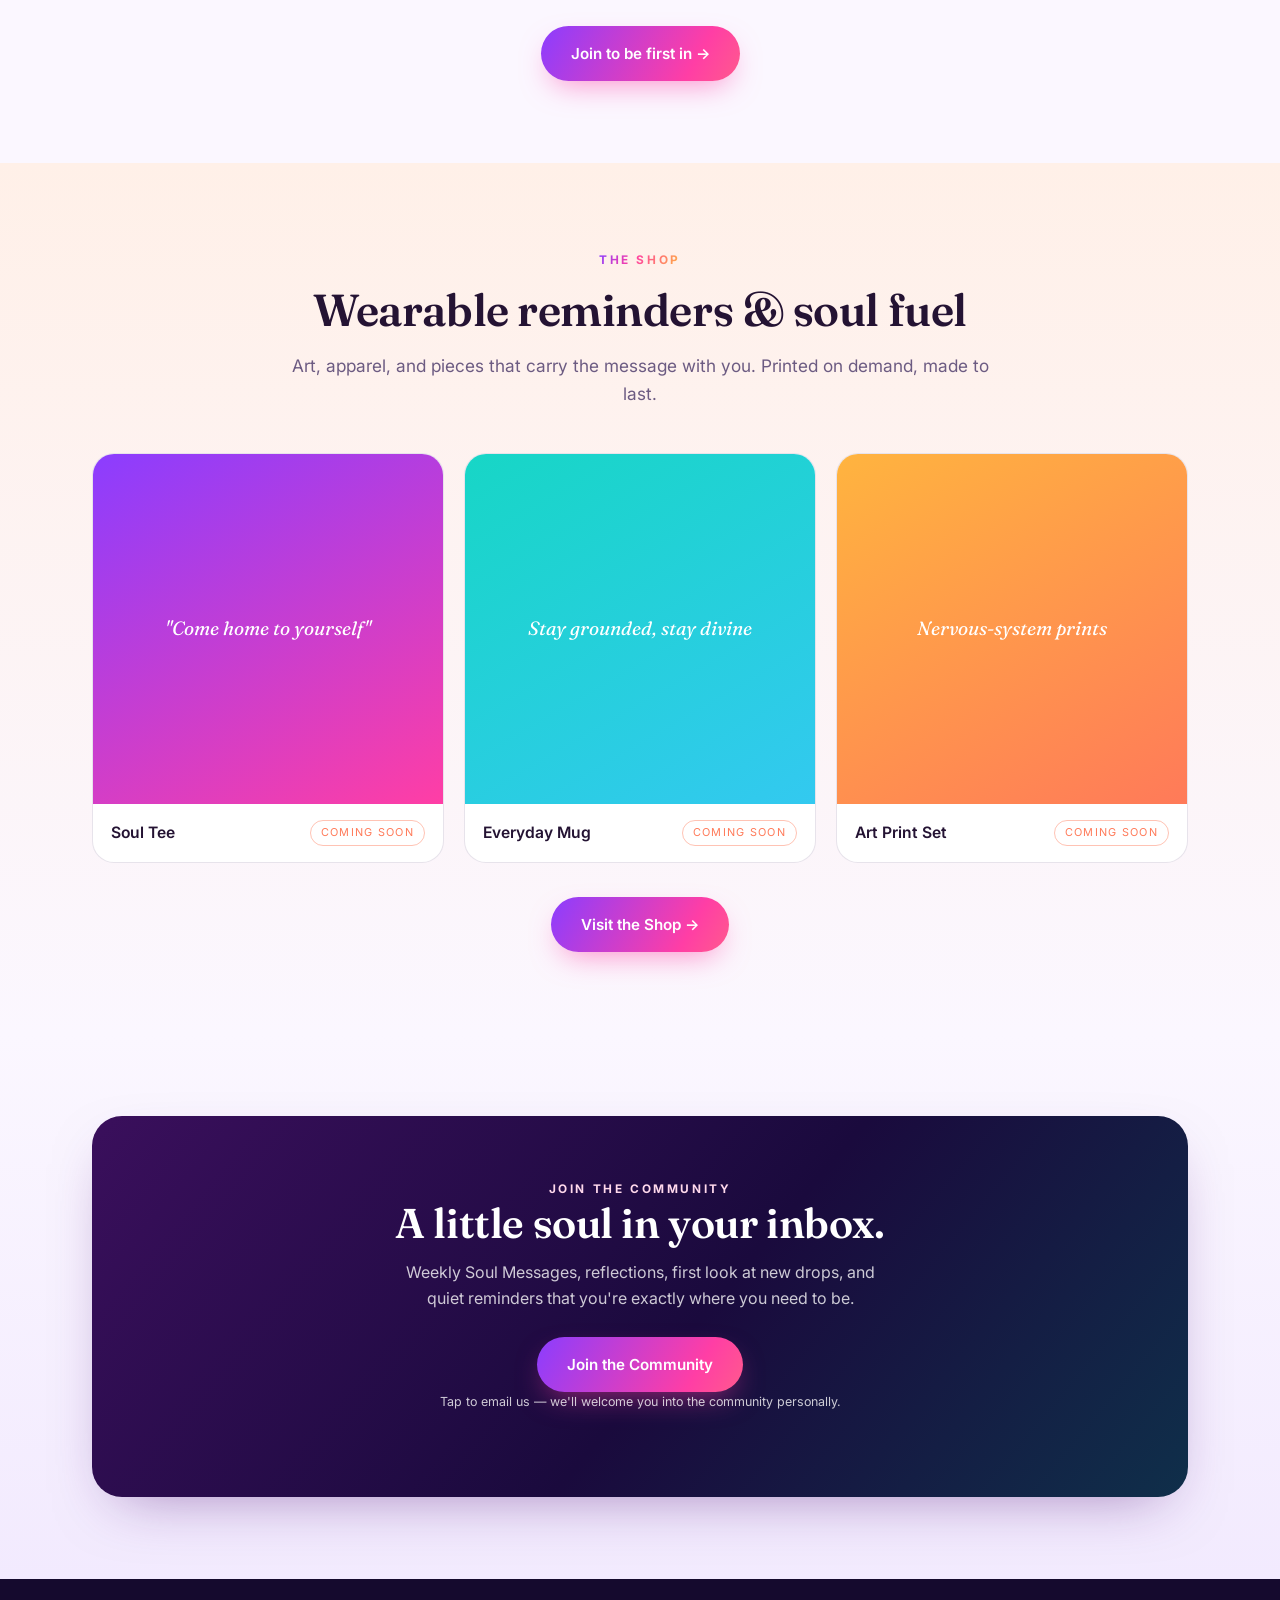
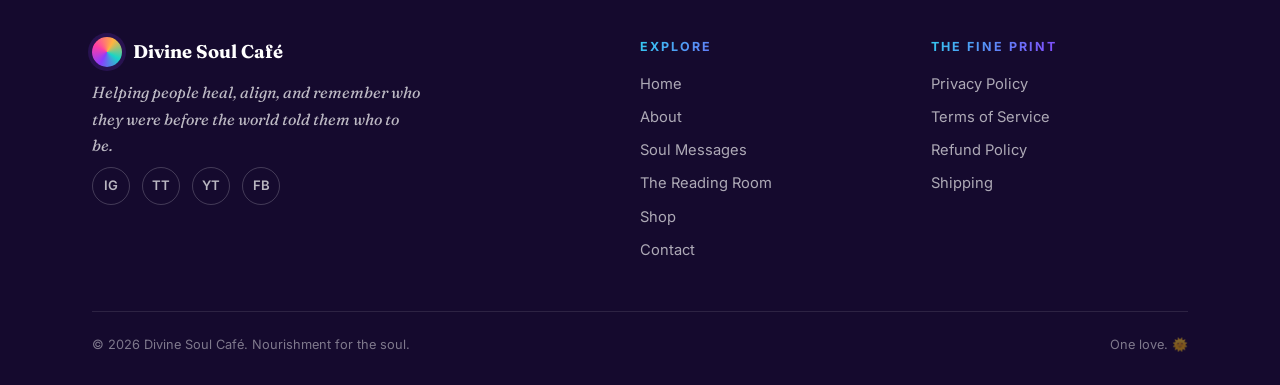
==== commit 4ddd1061: "Add files via upload" ====
--- a/index.html
+++ b/index.html
@@ -5,6 +5,21 @@
 <meta name="viewport" content="width=device-width, initial-scale=1.0" />
 <title>Divine Soul Café — Nourishment for the soul, fuel for the journey within</title>
 <meta name="description" content="Divine Soul Café helps you heal, align, and remember who you were before the world told you who to be. A café for the soul — spiritual growth, nervous-system healing, energy alignment and divine connection, kept grounded and real." />
+<link rel="icon" type="image/svg+xml" href="/favicon.svg" />
+<link rel="apple-touch-icon" href="/apple-touch-icon.png" />
+<meta name="theme-color" content="#150a2e" />
+<meta property="og:type" content="website" />
+<meta property="og:site_name" content="Divine Soul Café" />
+<meta property="og:title" content="Divine Soul Café — Nourishment for the soul, fuel for the journey within" />
+<meta property="og:description" content="Divine Soul Café helps you heal, align, and remember who you were before the world told you who to be. A café for the soul — spiritual growth, nervous-system healing, energy alignment and divine connection, kept grounded and real." />
+<meta property="og:url" content="https://divinesoulcafe.com/" />
+<meta property="og:image" content="https://divinesoulcafe.com/og-image.png" />
+<meta property="og:image:width" content="1200" />
+<meta property="og:image:height" content="630" />
+<meta name="twitter:card" content="summary_large_image" />
+<meta name="twitter:title" content="Divine Soul Café — Nourishment for the soul, fuel for the journey within" />
+<meta name="twitter:description" content="Divine Soul Café helps you heal, align, and remember who you were before the world told you who to be. A café for the soul — spiritual growth, nervous-system healing, energy alignment and divine connection, kept grounded and real." />
+<meta name="twitter:image" content="https://divinesoulcafe.com/og-image.png" />
 <link rel="preconnect" href="https://fonts.googleapis.com" />
 <link rel="preconnect" href="https://fonts.gstatic.com" crossorigin />
 <link href="https://fonts.googleapis.com/css2?family=Fraunces:ital,opsz,wght@0,9..144,400;0,9..144,500;0,9..144,600;0,9..144,700;1,9..144,400;1,9..144,500&family=Inter:wght@400;500;600;700&display=swap" rel="stylesheet" />
@@ -204,6 +219,7 @@
 @media(prefers-reduced-motion:reduce){*{animation:none!important}.reveal{opacity:1;transform:none}}
 
 </style>
+<style>.circles-grid{display:grid;gap:16px;margin-top:44px;grid-template-columns:1fr}@media(min-width:560px){.circles-grid{grid-template-columns:1fr 1fr}}@media(min-width:900px){.circles-grid{grid-template-columns:repeat(3,1fr)}}.circle-soon{display:inline-block;margin-top:12px;font-size:.66rem;letter-spacing:.14em;text-transform:uppercase;color:var(--coral);border:1px solid rgba(255,122,89,.45);border-radius:100px;padding:4px 11px}</style>
 </head>
 <body>
 
@@ -315,6 +331,28 @@
       <p>Tell us a little about your practice. We keep this circle intentional, so seats are welcomed personally.</p>
       <a class="btn btn-primary" href="mailto:brett@ruffwood.ai?subject=Reading%20Room%20Application&amp;body=Name%3A%20%0AYour%20gift%20(medium%2C%20channeler%2C%20reader...)%3A%20%0AA%20little%20about%20your%20practice%3A%20">Request an invitation</a>
     </div>
+  </div>
+</section>
+
+<section class="welcome" id="circles">
+  <div class="wrap">
+    <div class="center reveal">
+      <span class="eyebrow grad-text-2">The Community</span>
+      <h2 class="section-title">The Circles</h2>
+      <p class="lead">Find your people within the people. Themed circles for every kind of soul — each its own little home. Opening soon; join the community and you'll be first in.</p>
+    </div>
+    <div class="circles-grid reveal">
+      <div class="card reveal" style="--c:var(--emerald)"><div class="glyph">🕊️</div><h3>Earth Angels</h3><p>The tender-hearted helpers and gentle protectors walking among us.</p><span class="circle-soon">Coming soon</span></div>
+      <div class="card reveal" style="--c:var(--amber)"><div class="glyph">💡</div><h3>Lightworkers</h3><p>Those here to hold, carry, and share the light in service to others.</p><span class="circle-soon">Coming soon</span></div>
+      <div class="card reveal" style="--c:var(--violet)"><div class="glyph">✴️</div><h3>Starseeds</h3><p>Souls who feel they came from somewhere out among the stars.</p><span class="circle-soon">Coming soon</span></div>
+      <div class="card reveal" style="--c:var(--teal)"><div class="glyph">🌍</div><h3>Crystal Grid · Gaia Keepers</h3><p>Crystal grid &amp; earth workers tending the living planet's energy field.</p><span class="circle-soon">Coming soon</span></div>
+      <div class="card reveal" style="--c:var(--fuchsia)"><div class="glyph">🔮</div><h3>Channelers &amp; Mediums</h3><p>Those who read, channel, and bridge the seen and the unseen.</p><span class="circle-soon">Coming soon</span></div>
+      <div class="card reveal" style="--c:var(--cyan)"><div class="glyph">✦</div><h3>The 144K</h3><p>The awakening collective — remembering who we are, together.</p><span class="circle-soon">Coming soon</span></div>
+      <div class="card reveal" style="--c:var(--coral)"><div class="glyph">🔥</div><h3>Divine Masculine</h3><p>The masculine energy we all carry — structure, drive, the steady flame.</p><span class="circle-soon">Coming soon</span></div>
+      <div class="card reveal" style="--c:var(--violet)"><div class="glyph">🌙</div><h3>Divine Feminine</h3><p>The feminine energy we all carry — flow, intuition, the receiving tide.</p><span class="circle-soon">Coming soon</span></div>
+      <div class="card reveal" style="--c:var(--emerald)"><div class="glyph">☯️</div><h3>Yin &amp; Yang</h3><p>Balance &amp; integration — holding both, resting in the middle.</p><span class="circle-soon">Coming soon</span></div>
+    </div>
+    <div class="center" style="margin-top:36px"><a class="btn btn-primary" href="#join">Join to be first in →</a></div>
   </div>
 </section>
 
@@ -363,7 +401,7 @@
       </div>
       <div class="foot-col">
         <h4>The Fine Print</h4>
-        <a href="#">Privacy Policy</a><a href="#">Terms of Service</a><a href="#">Refund Policy</a><a href="#">Shipping</a>
+        <a href="privacy.html">Privacy Policy</a><a href="terms.html">Terms of Service</a><a href="refund.html">Refund Policy</a><a href="shipping.html">Shipping</a>
       </div>
     </div>
     <div class="foot-bottom">
